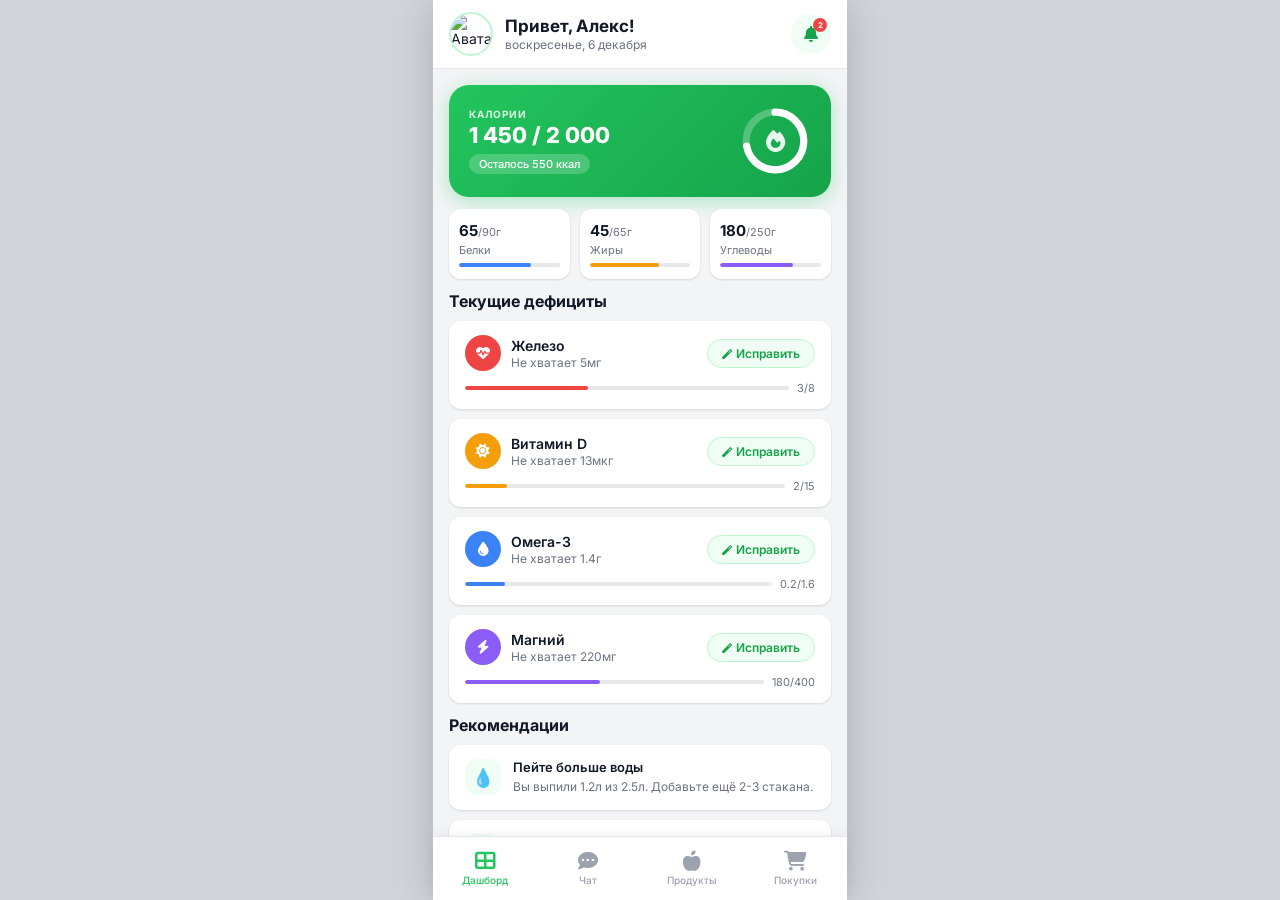
==== index.html @ a20765bf "refactor: rewrite to pure HTML/CSS/JS - Replace React+TypeScript+Tailwind with vanilla HTML5/CSS3/Ja" ====
<!DOCTYPE html>
<html lang="ru">
<head>
  <meta charset="UTF-8">
  <meta name="viewport" content="width=device-width, initial-scale=1.0, maximum-scale=1.0">
  <meta name="description" content="Персонализированный трекер здоровья и питания">
  <meta property="og:title" content="Health Tracker">
  <meta property="og:description" content="Трекер питания, активности и сна">
  <title>Health Tracker – Трекер здоровья и питания</title>
  <link rel="stylesheet" href="style.css">
  <link rel="stylesheet" href="https://cdnjs.cloudflare.com/ajax/libs/font-awesome/6.5.1/css/all.min.css" crossorigin="anonymous">
  <link href="https://fonts.googleapis.com/css2?family=Inter:wght@400;500;600;700;800&display=swap" rel="stylesheet">
</head>
<body>
  <div class="app-shell">

    <!-- SCREEN: DASHBOARD -->
    <div class="screen screen--dashboard active" id="screen-dashboard">
      <header class="screen__header">
        <div class="header__user">
          <img src="https://api.dicebear.com/7.x/avataaars/svg?seed=AlexHealth&backgroundColor=b6e3f4"
               alt="Аватар" class="header__avatar">
          <div>
            <h2 class="header__greeting">Привет, Алекс!</h2>
            <p class="header__date" id="current-date"></p>
          </div>
        </div>
        <button class="header__bell" aria-label="Уведомления" onclick="showToast('2 новых рекомендации')">
          <i class="fas fa-bell"></i>
          <span class="header__bell-badge">2</span>
        </button>
      </header>

      <div class="screen__body" id="dashboard-body">
        <div class="calories-card">
          <div class="calories-card__info">
            <p class="calories-card__label">КАЛОРИИ</p>
            <p class="calories-card__value"><strong>1 450</strong> / 2 000</p>
            <span class="calories-card__remaining">Осталось 550 ккал</span>
          </div>
          <div class="calories-card__ring">
            <svg viewBox="0 0 80 80" class="ring-svg">
              <circle cx="40" cy="40" r="32" fill="none" stroke="rgba(255,255,255,0.25)" stroke-width="8"/>
              <circle cx="40" cy="40" r="32" fill="none" stroke="white" stroke-width="8"
                      stroke-dasharray="201.1" stroke-dashoffset="56.3"
                      stroke-linecap="round" transform="rotate(-90 40 40)"/>
            </svg>
            <i class="fas fa-fire calories-card__ring-icon"></i>
          </div>
        </div>

        <div class="macros-row">
          <div class="macro-item">
            <p class="macro-item__value">65<span class="macro-item__target">/90г</span></p>
            <p class="macro-item__label">Белки</p>
            <div class="progress-bar"><div class="progress-bar__fill" style="width:72%;background:#3b82f6"></div></div>
          </div>
          <div class="macro-item">
            <p class="macro-item__value">45<span class="macro-item__target">/65г</span></p>
            <p class="macro-item__label">Жиры</p>
            <div class="progress-bar"><div class="progress-bar__fill" style="width:69%;background:#f59e0b"></div></div>
          </div>
          <div class="macro-item">
            <p class="macro-item__value">180<span class="macro-item__target">/250г</span></p>
            <p class="macro-item__label">Углеводы</p>
            <div class="progress-bar"><div class="progress-bar__fill" style="width:72%;background:#8b5cf6"></div></div>
          </div>
        </div>

        <section class="section">
          <h3 class="section__title">Текущие дефициты</h3>
          <div class="deficit-list" id="deficit-list"></div>
        </section>

        <section class="section">
          <h3 class="section__title">Рекомендации</h3>
          <div class="recommendation-list" id="recommendation-list"></div>
        </section>

        <section class="section">
          <h3 class="section__title">Приёмы пищи сегодня</h3>
          <div class="meals-list" id="meals-list"></div>
        </section>

        <div class="screen__spacer"></div>
      </div>
    </div>

    <!-- SCREEN: CHAT -->
    <div class="screen screen--chat" id="screen-chat">
      <header class="screen__header screen__header--simple">
        <h2 class="screen__header-title">Чат с ассистентом</h2>
        <button class="header__icon-btn" aria-label="Очистить чат" onclick="clearChat()">
          <i class="fas fa-trash-alt"></i>
        </button>
      </header>

      <div class="chat__messages" id="chat-messages"></div>

      <div class="chat__quick-actions">
        <button class="chip" onclick="sendQuickMessage('Записать завтрак')">🍳 Завтрак</button>
        <button class="chip" onclick="sendQuickMessage('Записать обед')">🥗 Обед</button>
        <button class="chip" onclick="sendQuickMessage('Записать ужин')">🍽️ Ужин</button>
        <button class="chip" onclick="sendQuickMessage('Выпил воды')">💧 Вода</button>
        <button class="chip" onclick="sendQuickMessage('Лег спать')">🌙 Сон</button>
        <button class="chip" onclick="sendQuickMessage('Сделал зарядку')">🏃 Активность</button>
      </div>

      <div class="chat__input-area">
        <input type="text" class="chat__input" id="chat-input"
               placeholder="Напишите, что вы съели..."
               onkeydown="if(event.key==='Enter') sendChatMessage()">
        <button class="chat__send-btn" onclick="sendChatMessage()">
          <i class="fas fa-paper-plane"></i>
        </button>
      </div>
    </div>

    <!-- SCREEN: PRODUCTS & RECIPES -->
    <div class="screen screen--products" id="screen-products">
      <header class="screen__header screen__header--with-back">
        <button class="header__back-btn" onclick="navigateTo('dashboard')">
          <i class="fas fa-arrow-left"></i>
        </button>
        <div class="header__center">
          <h2 class="screen__header-title" id="products-title">Продукты</h2>
          <p class="screen__header-subtitle" id="products-subtitle">Выберите дефицит на дашборде</p>
        </div>
        <button class="header__icon-btn" id="add-all-btn" onclick="addAllToCart()" style="display:none">
          <i class="fas fa-cart-plus"></i>
        </button>
      </header>

      <div class="tabs" id="products-tabs">
        <button class="tab tab--active" id="tab-products" onclick="switchTab('products')">Продукты</button>
        <button class="tab" id="tab-recipes" onclick="switchTab('recipes')">Рецепты</button>
      </div>

      <div class="screen__body" id="products-content"></div>
    </div>

    <!-- SCREEN: SHOPPING LIST -->
    <div class="screen screen--shopping" id="screen-shopping">
      <header class="screen__header screen__header--simple">
        <h2 class="screen__header-title">Список покупок</h2>
        <div class="header__actions">
          <button class="header__icon-btn" onclick="shareShoppingList()">
            <i class="fas fa-share-alt"></i>
          </button>
          <button class="header__icon-btn header__icon-btn--danger" onclick="clearShoppingList()">
            <i class="fas fa-trash"></i>
          </button>
        </div>
      </header>

      <div class="shopping-total-bar">
        <span class="shopping-total-bar__label"><i class="fas fa-receipt"></i> Итого:</span>
        <span class="shopping-total-bar__value" id="shopping-total">₽ 0</span>
      </div>

      <div class="screen__body" id="shopping-list-content"></div>
    </div>

    <!-- BOTTOM NAVIGATION -->
    <nav class="bottom-nav">
      <button class="bottom-nav__item bottom-nav__item--active" onclick="navigateTo('dashboard')" id="nav-dashboard">
        <i class="fas fa-th-large"></i>
        <span>Дашборд</span>
      </button>
      <button class="bottom-nav__item" onclick="navigateTo('chat')" id="nav-chat">
        <i class="fas fa-comment-dots"></i>
        <span>Чат</span>
      </button>
      <button class="bottom-nav__item" onclick="navigateTo('products')" id="nav-products">
        <i class="fas fa-apple-alt"></i>
        <span>Продукты</span>
      </button>
      <button class="bottom-nav__item" onclick="navigateTo('shopping')" id="nav-shopping">
        <div class="bottom-nav__icon-wrap">
          <i class="fas fa-shopping-cart"></i>
          <span class="bottom-nav__badge" id="cart-badge" style="display:none">0</span>
        </div>
        <span>Покупки</span>
      </button>
    </nav>

    <!-- Toast -->
    <div class="toast" id="toast"></div>
  </div>

  <script src="script.js"></script>
</body>
</html>
---- style.css ----
/* =====================================================
   HEALTH TRACKER — style.css
   Mobile-first, vanilla CSS
   ===================================================== */

/* ---- Reset & Base ---- */
*, *::before, *::after { box-sizing: border-box; margin: 0; padding: 0; }

:root {
  --clr-primary:        #22c55e;
  --clr-primary-dark:   #16a34a;
  --clr-primary-light:  #bbf7d0;
  --clr-primary-bg:     #f0fdf4;

  --clr-bg:             #f3f4f6;
  --clr-surface:        #ffffff;
  --clr-border:         #e5e7eb;

  --clr-text:           #111827;
  --clr-text-muted:     #6b7280;
  --clr-text-light:     #9ca3af;

  --clr-red:            #ef4444;
  --clr-yellow:         #f59e0b;
  --clr-blue:           #3b82f6;
  --clr-purple:         #8b5cf6;
  --clr-orange:         #f97316;

  --clr-nav:            #ffffff;
  --clr-nav-active:     var(--clr-primary);

  --radius-sm:   8px;
  --radius-md:   12px;
  --radius-lg:   16px;
  --radius-xl:   20px;
  --radius-full: 9999px;

  --shadow-sm:  0 1px 3px rgba(0,0,0,.08), 0 1px 2px rgba(0,0,0,.05);
  --shadow-md:  0 4px 12px rgba(0,0,0,.10);
  --shadow-lg:  0 8px 24px rgba(0,0,0,.12);

  --font:  'Inter', system-ui, sans-serif;

  --nav-h:    64px;
  --header-h: 64px;
}

html, body { height: 100%; }

body {
  font-family: var(--font);
  font-size: 14px;
  background: #e5e7eb;
  color: var(--clr-text);
  -webkit-font-smoothing: antialiased;
  display: flex;
  justify-content: center;
  align-items: flex-start;
  min-height: 100vh;
}

img { display: block; max-width: 100%; }
button { font-family: var(--font); cursor: pointer; border: none; background: none; }
input, textarea { font-family: var(--font); }
a { color: inherit; text-decoration: none; }

/* =====================================================
   APP SHELL
   ===================================================== */
.app-shell {
  position: relative;
  width: 100%;
  max-width: 414px;
  min-height: 100svh;
  background: var(--clr-bg);
  overflow: hidden;
  display: flex;
  flex-direction: column;
}

/* =====================================================
   SCREENS
   ===================================================== */
.screen {
  position: absolute;
  inset: 0;
  display: flex;
  flex-direction: column;
  opacity: 0;
  pointer-events: none;
  transition: opacity .2s ease;
  padding-bottom: var(--nav-h);
}
.screen.active {
  opacity: 1;
  pointer-events: all;
  position: relative;
}

.screen__body {
  flex: 1;
  overflow-y: auto;
  -webkit-overflow-scrolling: touch;
  padding: 16px;
  display: flex;
  flex-direction: column;
  gap: 12px;
}
.screen__spacer { height: 16px; flex-shrink: 0; }

/* =====================================================
   HEADER
   ===================================================== */
.screen__header {
  display: flex;
  align-items: center;
  justify-content: space-between;
  padding: 12px 16px;
  background: var(--clr-surface);
  border-bottom: 1px solid var(--clr-border);
  min-height: var(--header-h);
  flex-shrink: 0;
  z-index: 10;
}

.screen__header--simple { gap: 0; }

.screen__header--with-back { gap: 8px; }
.screen__header--with-back .header__center { flex: 1; min-width: 0; }

.header__user { display: flex; align-items: center; gap: 12px; }
.header__avatar {
  width: 44px; height: 44px;
  border-radius: var(--radius-full);
  border: 2px solid var(--clr-primary-light);
  flex-shrink: 0;
}
.header__greeting { font-size: 17px; font-weight: 700; color: var(--clr-text); }
.header__date { font-size: 12px; color: var(--clr-text-muted); margin-top: 1px; }

.header__bell {
  position: relative;
  width: 40px; height: 40px;
  border-radius: var(--radius-full);
  background: var(--clr-primary-bg);
  display: flex; align-items: center; justify-content: center;
  color: var(--clr-primary-dark);
  font-size: 16px;
  transition: background .15s;
}
.header__bell:hover { background: var(--clr-primary-light); }
.header__bell-badge {
  position: absolute; top: 4px; right: 4px;
  width: 14px; height: 14px; border-radius: var(--radius-full);
  background: var(--clr-red); color: white;
  font-size: 8px; font-weight: 700;
  display: flex; align-items: center; justify-content: center;
}

.screen__header-title {
  font-size: 16px; font-weight: 700; color: var(--clr-text);
  white-space: nowrap; overflow: hidden; text-overflow: ellipsis;
}
.screen__header-subtitle {
  font-size: 11px; color: var(--clr-text-muted); margin-top: 2px;
  white-space: nowrap; overflow: hidden; text-overflow: ellipsis;
}

.header__back-btn {
  width: 36px; height: 36px;
  border-radius: var(--radius-full);
  display: flex; align-items: center; justify-content: center;
  color: var(--clr-text-muted); font-size: 16px;
  transition: background .15s;
  flex-shrink: 0;
}
.header__back-btn:hover { background: var(--clr-bg); }

.header__icon-btn {
  width: 36px; height: 36px;
  border-radius: var(--radius-full);
  display: flex; align-items: center; justify-content: center;
  color: var(--clr-primary);
  font-size: 15px;
  transition: background .15s;
  flex-shrink: 0;
}
.header__icon-btn:hover { background: var(--clr-primary-bg); }
.header__icon-btn--danger { color: var(--clr-red); }
.header__icon-btn--danger:hover { background: #fef2f2; }

.header__actions { display: flex; gap: 4px; }

/* =====================================================
   CALORIES CARD
   ===================================================== */
.calories-card {
  background: linear-gradient(135deg, var(--clr-primary) 0%, var(--clr-primary-dark) 100%);
  border-radius: var(--radius-xl);
  padding: 20px;
  display: flex;
  align-items: center;
  justify-content: space-between;
  color: white;
  box-shadow: 0 4px 20px rgba(34,197,94,.35);
  flex-shrink: 0;
}
.calories-card__label {
  font-size: 10px; font-weight: 700; letter-spacing: .08em;
  opacity: .85; margin-bottom: 4px;
}
.calories-card__value { font-size: 22px; font-weight: 800; line-height: 1; }
.calories-card__value strong { font-weight: 800; }
.calories-card__remaining {
  display: inline-block; margin-top: 8px;
  background: rgba(255,255,255,.2);
  border-radius: var(--radius-full);
  padding: 3px 10px; font-size: 11px; font-weight: 500;
}

.calories-card__ring {
  position: relative;
  width: 72px; height: 72px;
  flex-shrink: 0;
  display: flex; align-items: center; justify-content: center;
}
.ring-svg { width: 72px; height: 72px; position: absolute; inset: 0; }
.calories-card__ring-icon {
  font-size: 22px; color: white; opacity: .9; z-index: 1;
}

/* =====================================================
   MACROS ROW
   ===================================================== */
.macros-row {
  display: flex; gap: 10px;
  flex-shrink: 0;
}
.macro-item {
  flex: 1; background: var(--clr-surface);
  border-radius: var(--radius-md);
  padding: 12px 10px;
  box-shadow: var(--shadow-sm);
  min-width: 0;
}
.macro-item__value {
  font-size: 15px; font-weight: 700; color: var(--clr-text);
}
.macro-item__target { font-size: 11px; font-weight: 400; color: var(--clr-text-muted); }
.macro-item__label { font-size: 11px; color: var(--clr-text-muted); margin: 3px 0 6px; }

/* =====================================================
   PROGRESS BAR
   ===================================================== */
.progress-bar {
  height: 4px; border-radius: var(--radius-full);
  background: var(--clr-border); overflow: hidden;
}
.progress-bar__fill {
  height: 100%; border-radius: var(--radius-full);
  background: var(--clr-primary);
  transition: width .4s ease;
}

/* =====================================================
   SECTIONS
   ===================================================== */
.section { display: flex; flex-direction: column; gap: 10px; }
.section__title {
  font-size: 16px; font-weight: 700; color: var(--clr-text);
}

/* =====================================================
   DEFICIT LIST
   ===================================================== */
.deficit-list { display: flex; flex-direction: column; gap: 10px; }

.deficit-item {
  background: var(--clr-surface);
  border-radius: var(--radius-md);
  padding: 14px 16px;
  box-shadow: var(--shadow-sm);
}
.deficit-item__top {
  display: flex; align-items: center; justify-content: space-between;
  margin-bottom: 10px;
}
.deficit-item__left { display: flex; align-items: center; gap: 10px; }
.deficit-item__icon {
  width: 36px; height: 36px;
  border-radius: var(--radius-full);
  display: flex; align-items: center; justify-content: center;
  font-size: 14px; color: white; flex-shrink: 0;
}
.deficit-item__name { font-size: 14px; font-weight: 600; color: var(--clr-text); }
.deficit-item__gap { font-size: 12px; color: var(--clr-text-muted); margin-top: 1px; }

.btn-fix {
  background: var(--clr-primary-bg);
  color: var(--clr-primary-dark);
  border: 1px solid var(--clr-primary-light);
  border-radius: var(--radius-full);
  padding: 6px 14px; font-size: 12px; font-weight: 600;
  transition: background .15s, color .15s;
  white-space: nowrap;
}
.btn-fix:hover { background: var(--clr-primary); color: white; }

.deficit-item__progress-row {
  display: flex; align-items: center; gap: 8px;
}
.deficit-item__bar { flex: 1; }
.deficit-item__nums { font-size: 11px; color: var(--clr-text-muted); white-space: nowrap; }

/* =====================================================
   RECOMMENDATION LIST
   ===================================================== */
.recommendation-list { display: flex; flex-direction: column; gap: 10px; }

.recommendation-item {
  background: var(--clr-surface);
  border-radius: var(--radius-md);
  padding: 14px 16px;
  box-shadow: var(--shadow-sm);
  display: flex; align-items: flex-start; gap: 12px;
}
.recommendation-item__icon {
  width: 36px; height: 36px; border-radius: var(--radius-md);
  background: var(--clr-primary-bg);
  display: flex; align-items: center; justify-content: center;
  font-size: 18px; flex-shrink: 0;
}
.recommendation-item__title { font-size: 13px; font-weight: 600; color: var(--clr-text); }
.recommendation-item__text { font-size: 12px; color: var(--clr-text-muted); margin-top: 3px; line-height: 1.5; }

/* =====================================================
   MEALS LIST
   ===================================================== */
.meals-list { display: flex; flex-direction: column; gap: 8px; }

.meal-item {
  background: var(--clr-surface);
  border-radius: var(--radius-md);
  padding: 12px 16px;
  box-shadow: var(--shadow-sm);
  display: flex; align-items: center; justify-content: space-between;
}
.meal-item__left { display: flex; align-items: center; gap: 10px; }
.meal-item__icon {
  width: 36px; height: 36px; border-radius: var(--radius-md);
  background: var(--clr-primary-bg);
  display: flex; align-items: center; justify-content: center;
  font-size: 17px; flex-shrink: 0;
}
.meal-item__name { font-size: 13px; font-weight: 600; color: var(--clr-text); }
.meal-item__items { font-size: 11px; color: var(--clr-text-muted); margin-top: 1px; }
.meal-item__kcal { font-size: 13px; font-weight: 700; color: var(--clr-primary-dark); }

/* =====================================================
   CHAT
   ===================================================== */
.screen--chat {
  display: flex; flex-direction: column;
}
.screen--chat .screen__body { padding: 0; }

.chat__messages {
  flex: 1;
  overflow-y: auto;
  -webkit-overflow-scrolling: touch;
  padding: 16px;
  display: flex;
  flex-direction: column;
  gap: 12px;
}

.chat-msg {
  display: flex;
  align-items: flex-end;
  gap: 8px;
  animation: fadeInUp .2s ease;
}
.chat-msg--bot { flex-direction: row; }
.chat-msg--user { flex-direction: row-reverse; }

.chat-msg__avatar {
  width: 32px; height: 32px;
  border-radius: var(--radius-full);
  background: var(--clr-primary);
  display: flex; align-items: center; justify-content: center;
  color: white; font-size: 14px; flex-shrink: 0;
}
.chat-msg--user .chat-msg__avatar { background: #e5e7eb; color: var(--clr-text-muted); }

.chat-msg__bubble {
  max-width: 75%;
  padding: 10px 14px;
  border-radius: var(--radius-lg);
  font-size: 13px; line-height: 1.6;
}
.chat-msg--bot .chat-msg__bubble {
  background: var(--clr-surface);
  color: var(--clr-text);
  border-bottom-left-radius: 4px;
  box-shadow: var(--shadow-sm);
}
.chat-msg--user .chat-msg__bubble {
  background: var(--clr-primary);
  color: white;
  border-bottom-right-radius: 4px;
}

.chat-msg__time {
  font-size: 10px; color: var(--clr-text-light);
  margin-top: 4px; display: block;
}

.chat-msg--bot .chat-msg__time { text-align: left; }
.chat-msg--user .chat-msg__time { text-align: right; }

.chat__quick-actions {
  display: flex; gap: 8px;
  padding: 0 12px 10px;
  overflow-x: auto;
  -webkit-overflow-scrolling: touch;
  scrollbar-width: none;
}
.chat__quick-actions::-webkit-scrollbar { display: none; }

.chip {
  display: inline-flex; align-items: center; gap: 4px;
  background: var(--clr-surface);
  border: 1px solid var(--clr-border);
  border-radius: var(--radius-full);
  padding: 6px 12px;
  font-size: 12px; font-weight: 500;
  white-space: nowrap;
  transition: background .15s, border-color .15s;
}
.chip:hover { background: var(--clr-primary-bg); border-color: var(--clr-primary-light); }

.chat__input-area {
  display: flex; gap: 8px;
  padding: 10px 12px;
  background: var(--clr-surface);
  border-top: 1px solid var(--clr-border);
}

.chat__input {
  flex: 1;
  background: var(--clr-bg);
  border: 1px solid var(--clr-border);
  border-radius: var(--radius-full);
  padding: 10px 16px;
  font-size: 13px; color: var(--clr-text);
  outline: none;
  transition: border-color .15s;
}
.chat__input:focus { border-color: var(--clr-primary); }
.chat__input::placeholder { color: var(--clr-text-light); }

.chat__send-btn {
  width: 42px; height: 42px;
  border-radius: var(--radius-full);
  background: var(--clr-primary);
  color: white; font-size: 15px;
  display: flex; align-items: center; justify-content: center;
  flex-shrink: 0;
  transition: background .15s, transform .1s;
}
.chat__send-btn:hover { background: var(--clr-primary-dark); }
.chat__send-btn:active { transform: scale(.95); }

/* Typing indicator */
.typing-indicator {
  display: flex; gap: 4px; align-items: center; padding: 4px 0;
}
.typing-indicator span {
  width: 6px; height: 6px;
  border-radius: var(--radius-full);
  background: var(--clr-text-light);
  animation: typing 1s infinite;
}
.typing-indicator span:nth-child(2) { animation-delay: .15s; }
.typing-indicator span:nth-child(3) { animation-delay: .3s; }

@keyframes typing {
  0%, 60%, 100% { transform: translateY(0); }
  30% { transform: translateY(-4px); }
}

/* =====================================================
   TABS
   ===================================================== */
.tabs {
  display: flex;
  background: var(--clr-surface);
  border-bottom: 1px solid var(--clr-border);
  padding: 0 16px;
  flex-shrink: 0;
}
.tab {
  flex: 1; padding: 12px 8px;
  font-size: 13px; font-weight: 600;
  color: var(--clr-text-muted);
  border-bottom: 2px solid transparent;
  transition: color .15s, border-color .15s;
  text-align: center;
}
.tab--active { color: var(--clr-primary); border-bottom-color: var(--clr-primary); }

/* =====================================================
   PRODUCT CARDS
   ===================================================== */
.product-list { display: flex; flex-direction: column; gap: 10px; }
.products-actions { flex-shrink: 0; }

.btn-add-all {
  width: 100%;
  background: var(--clr-primary);
  color: white; font-weight: 600; font-size: 14px;
  border-radius: var(--radius-md);
  padding: 12px;
  display: flex; align-items: center; justify-content: center; gap: 8px;
  transition: background .15s;
}
.btn-add-all:hover { background: var(--clr-primary-dark); }

.product-card {
  background: var(--clr-surface);
  border-radius: var(--radius-md);
  padding: 12px;
  box-shadow: var(--shadow-sm);
  display: flex; align-items: center; gap: 12px;
}
.product-card__img {
  width: 56px; height: 56px;
  border-radius: var(--radius-sm);
  object-fit: cover; flex-shrink: 0;
  background: var(--clr-bg);
}
.product-card__info { flex: 1; min-width: 0; }
.product-card__name { font-size: 13px; font-weight: 600; color: var(--clr-text); }
.product-card__nutrient { font-size: 11px; color: var(--clr-primary-dark); margin-top: 2px; font-weight: 500; }
.product-card__price { font-size: 12px; color: var(--clr-text-muted); margin-top: 2px; }

.btn-add {
  width: 34px; height: 34px;
  border-radius: var(--radius-full);
  background: var(--clr-primary-bg);
  color: var(--clr-primary-dark);
  font-size: 18px; font-weight: 700;
  display: flex; align-items: center; justify-content: center;
  flex-shrink: 0;
  transition: background .15s, color .15s, transform .1s;
}
.btn-add:hover { background: var(--clr-primary); color: white; }
.btn-add:active { transform: scale(.9); }
.btn-add.added { background: var(--clr-primary); color: white; }

/* =====================================================
   RECIPE CARDS
   ===================================================== */
.recipe-list { display: flex; flex-direction: column; gap: 12px; }

.recipe-card {
  background: var(--clr-surface);
  border-radius: var(--radius-lg);
  box-shadow: var(--shadow-sm);
  overflow: hidden;
}
.recipe-card__img {
  width: 100%; height: 150px;
  object-fit: cover;
  background: var(--clr-bg);
}
.recipe-card__body { padding: 14px; }
.recipe-card__top { display: flex; align-items: flex-start; justify-content: space-between; gap: 8px; margin-bottom: 8px; }
.recipe-card__name { font-size: 14px; font-weight: 700; color: var(--clr-text); }
.recipe-card__meta { display: flex; gap: 12px; }
.recipe-card__badge {
  display: inline-flex; align-items: center; gap: 4px;
  font-size: 11px; color: var(--clr-text-muted);
}

.recipe-card__ingredients { margin: 10px 0; }
.recipe-card__ingredients-title { font-size: 11px; font-weight: 600; color: var(--clr-text-muted); text-transform: uppercase; letter-spacing: .05em; margin-bottom: 6px; }
.recipe-card__ingredient-list { display: flex; flex-wrap: wrap; gap: 5px; }
.recipe-card__ingredient {
  background: var(--clr-bg);
  border-radius: var(--radius-full);
  padding: 3px 10px; font-size: 11px; color: var(--clr-text-muted);
}

.btn-recipe-add {
  width: 100%;
  background: var(--clr-primary-bg);
  color: var(--clr-primary-dark);
  border: 1px solid var(--clr-primary-light);
  border-radius: var(--radius-md);
  padding: 10px; font-size: 13px; font-weight: 600;
  display: flex; align-items: center; justify-content: center; gap: 6px;
  transition: background .15s, color .15s;
}
.btn-recipe-add:hover { background: var(--clr-primary); color: white; }

/* =====================================================
   SHOPPING LIST
   ===================================================== */
.shopping-total-bar {
  display: flex; align-items: center; justify-content: space-between;
  background: var(--clr-surface);
  padding: 12px 16px;
  border-bottom: 1px solid var(--clr-border);
  flex-shrink: 0;
}
.shopping-total-bar__label { font-size: 13px; color: var(--clr-text-muted); display: flex; align-items: center; gap: 6px; }
.shopping-total-bar__value { font-size: 18px; font-weight: 800; color: var(--clr-primary-dark); }

.shopping-group { display: flex; flex-direction: column; gap: 0; }
.shopping-group__header {
  display: flex; align-items: center; gap: 8px;
  padding: 10px 0 6px;
}
.shopping-group__icon { font-size: 16px; }
.shopping-group__name { font-size: 12px; font-weight: 700; color: var(--clr-text-muted); text-transform: uppercase; letter-spacing: .06em; }
.shopping-group__count { font-size: 11px; color: var(--clr-text-light); }

.shopping-items { display: flex; flex-direction: column; gap: 8px; margin-bottom: 8px; }

.shopping-item {
  background: var(--clr-surface);
  border-radius: var(--radius-md);
  padding: 12px 14px;
  box-shadow: var(--shadow-sm);
  display: flex; align-items: center; gap: 10px;
}
.shopping-item.checked { opacity: .55; }

.shopping-item__check {
  width: 22px; height: 22px;
  border-radius: 6px;
  border: 2px solid var(--clr-border);
  display: flex; align-items: center; justify-content: center;
  flex-shrink: 0; cursor: pointer;
  transition: background .15s, border-color .15s;
  color: white; font-size: 11px;
}
.shopping-item.checked .shopping-item__check {
  background: var(--clr-primary); border-color: var(--clr-primary);
}

.shopping-item__info { flex: 1; min-width: 0; }
.shopping-item__name { font-size: 13px; font-weight: 600; color: var(--clr-text); }
.shopping-item.checked .shopping-item__name { text-decoration: line-through; }
.shopping-item__weight { font-size: 11px; color: var(--clr-text-muted); margin-top: 1px; }

.shopping-item__price { font-size: 13px; font-weight: 700; color: var(--clr-text); }

.shopping-item__delete {
  width: 28px; height: 28px; border-radius: var(--radius-full);
  display: flex; align-items: center; justify-content: center;
  color: var(--clr-text-light); font-size: 12px;
  transition: background .15s, color .15s;
}
.shopping-item__delete:hover { background: #fef2f2; color: var(--clr-red); }

.shopping-empty {
  display: flex; flex-direction: column; align-items: center; justify-content: center;
  gap: 12px; padding: 60px 24px;
  text-align: center;
}
.shopping-empty__icon { font-size: 56px; opacity: .3; }
.shopping-empty__title { font-size: 16px; font-weight: 700; color: var(--clr-text); }
.shopping-empty__text { font-size: 13px; color: var(--clr-text-muted); line-height: 1.5; }

/* =====================================================
   BOTTOM NAVIGATION
   ===================================================== */
.bottom-nav {
  position: fixed;
  bottom: 0;
  left: 50%;
  transform: translateX(-50%);
  width: 100%;
  max-width: 414px;
  height: var(--nav-h);
  background: var(--clr-nav);
  border-top: 1px solid var(--clr-border);
  display: flex; align-items: stretch;
  z-index: 100;
  box-shadow: 0 -2px 12px rgba(0,0,0,.06);
}

.bottom-nav__item {
  flex: 1;
  display: flex; flex-direction: column; align-items: center; justify-content: center;
  gap: 3px;
  color: var(--clr-text-light);
  font-size: 10px; font-weight: 500;
  transition: color .15s;
  position: relative;
}
.bottom-nav__item i { font-size: 20px; }
.bottom-nav__item span { font-size: 10px; }

.bottom-nav__item--active { color: var(--clr-primary); }

.bottom-nav__icon-wrap { position: relative; display: inline-flex; }
.bottom-nav__badge {
  position: absolute; top: -6px; right: -8px;
  min-width: 16px; height: 16px;
  background: var(--clr-red); color: white;
  border-radius: var(--radius-full);
  font-size: 9px; font-weight: 700;
  display: flex; align-items: center; justify-content: center;
  padding: 0 3px;
}

/* =====================================================
   TOAST
   ===================================================== */
.toast {
  position: fixed;
  bottom: calc(var(--nav-h) + 12px);
  left: 50%; transform: translateX(-50%) translateY(20px);
  background: #1f2937; color: white;
  border-radius: var(--radius-md);
  padding: 10px 18px;
  font-size: 13px; font-weight: 500;
  box-shadow: var(--shadow-lg);
  opacity: 0; pointer-events: none;
  transition: opacity .25s, transform .25s;
  z-index: 200; white-space: nowrap;
  max-width: calc(100% - 32px);
  text-align: center;
}
.toast.show { opacity: 1; transform: translateX(-50%) translateY(0); }

/* =====================================================
   EMPTY STATES
   ===================================================== */
.products-empty {
  display: flex; flex-direction: column; align-items: center; justify-content: center;
  padding: 60px 24px; gap: 12px; text-align: center;
}
.products-empty__icon { font-size: 52px; opacity: .3; }
.products-empty__title { font-size: 15px; font-weight: 700; color: var(--clr-text); }
.products-empty__text { font-size: 13px; color: var(--clr-text-muted); line-height: 1.5; }

/* =====================================================
   ANIMATIONS
   ===================================================== */
@keyframes fadeInUp {
  from { opacity: 0; transform: translateY(8px); }
  to   { opacity: 1; transform: translateY(0); }
}

/* =====================================================
   RESPONSIVE
   ===================================================== */
@media (min-width: 414px) {
  body { background: #d1d5db; align-items: center; min-height: 100vh; }
  .app-shell {
    min-height: 100svh;
    max-height: 100svh;
    box-shadow: 0 0 40px rgba(0,0,0,.18);
    border-radius: 0;
  }
  .bottom-nav { border-radius: 0; }
}

@media (prefers-color-scheme: dark) {
  /* Intentionally light-only for prototype */
}

/* Scrollbar hiding for mobile-like feel */
.screen__body::-webkit-scrollbar,
.chat__messages::-webkit-scrollbar { width: 3px; }
.screen__body::-webkit-scrollbar-thumb,
.chat__messages::-webkit-scrollbar-thumb { background: var(--clr-border); border-radius: 2px; }
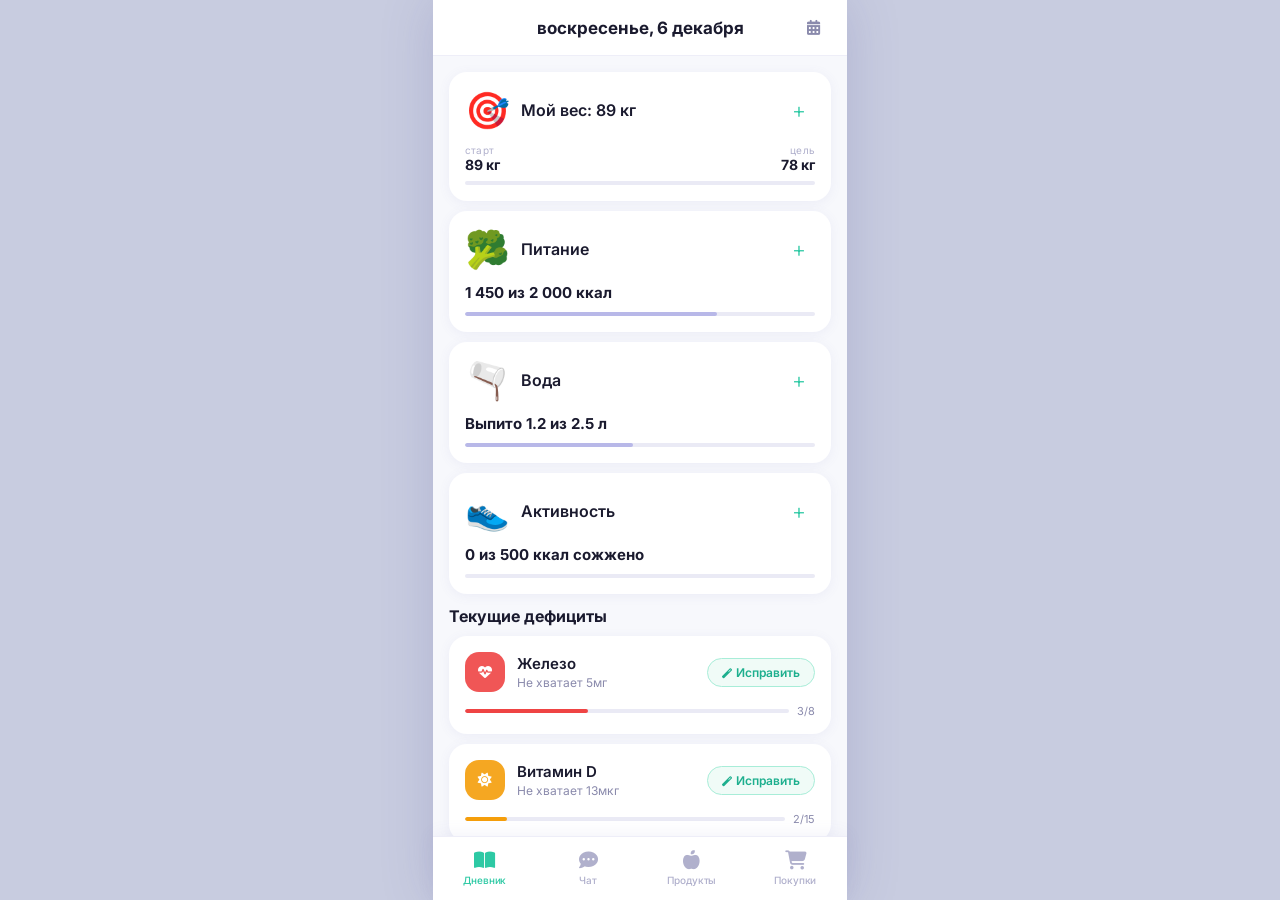
==== commit 70b28d96: "style: redesign UI to match reference app - Teal/mint color scheme (#2DC9A4) - Clean white track car" ====
--- a/index.html
+++ b/index.html
@@ -4,8 +4,6 @@
   <meta charset="UTF-8">
   <meta name="viewport" content="width=device-width, initial-scale=1.0, maximum-scale=1.0">
   <meta name="description" content="Персонализированный трекер здоровья и питания">
-  <meta property="og:title" content="Health Tracker">
-  <meta property="og:description" content="Трекер питания, активности и сна">
   <title>Health Tracker – Трекер здоровья и питания</title>
   <link rel="stylesheet" href="style.css">
   <link rel="stylesheet" href="https://cdnjs.cloudflare.com/ajax/libs/font-awesome/6.5.1/css/all.min.css" crossorigin="anonymous">
@@ -16,67 +14,97 @@
 
     <!-- SCREEN: DASHBOARD -->
     <div class="screen screen--dashboard active" id="screen-dashboard">
-      <header class="screen__header">
-        <div class="header__user">
-          <img src="https://api.dicebear.com/7.x/avataaars/svg?seed=AlexHealth&backgroundColor=b6e3f4"
-               alt="Аватар" class="header__avatar">
-          <div>
-            <h2 class="header__greeting">Привет, Алекс!</h2>
-            <p class="header__date" id="current-date"></p>
-          </div>
-        </div>
-        <button class="header__bell" aria-label="Уведомления" onclick="showToast('2 новых рекомендации')">
-          <i class="fas fa-bell"></i>
-          <span class="header__bell-badge">2</span>
+
+      <!-- Header: centered "Сегодня", calendar right -->
+      <header class="screen__header" style="position:relative;">
+        <div class="header__spacer"></div>
+        <span class="header__title-center" id="current-date">Сегодня</span>
+        <button class="header__icon-btn" aria-label="Календарь" onclick="showToast('Календарь')">
+          <i class="fas fa-calendar-alt"></i>
         </button>
       </header>
 
       <div class="screen__body" id="dashboard-body">
-        <div class="calories-card">
-          <div class="calories-card__info">
-            <p class="calories-card__label">КАЛОРИИ</p>
-            <p class="calories-card__value"><strong>1 450</strong> / 2 000</p>
-            <span class="calories-card__remaining">Осталось 550 ккал</span>
-          </div>
-          <div class="calories-card__ring">
-            <svg viewBox="0 0 80 80" class="ring-svg">
-              <circle cx="40" cy="40" r="32" fill="none" stroke="rgba(255,255,255,0.25)" stroke-width="8"/>
-              <circle cx="40" cy="40" r="32" fill="none" stroke="white" stroke-width="8"
-                      stroke-dasharray="201.1" stroke-dashoffset="56.3"
-                      stroke-linecap="round" transform="rotate(-90 40 40)"/>
-            </svg>
-            <i class="fas fa-fire calories-card__ring-icon"></i>
-          </div>
-        </div>
-
-        <div class="macros-row">
-          <div class="macro-item">
-            <p class="macro-item__value">65<span class="macro-item__target">/90г</span></p>
-            <p class="macro-item__label">Белки</p>
-            <div class="progress-bar"><div class="progress-bar__fill" style="width:72%;background:#3b82f6"></div></div>
-          </div>
-          <div class="macro-item">
-            <p class="macro-item__value">45<span class="macro-item__target">/65г</span></p>
-            <p class="macro-item__label">Жиры</p>
-            <div class="progress-bar"><div class="progress-bar__fill" style="width:69%;background:#f59e0b"></div></div>
-          </div>
-          <div class="macro-item">
-            <p class="macro-item__value">180<span class="macro-item__target">/250г</span></p>
-            <p class="macro-item__label">Углеводы</p>
-            <div class="progress-bar"><div class="progress-bar__fill" style="width:72%;background:#8b5cf6"></div></div>
-          </div>
-        </div>
-
+
+        <!-- Summary track cards (Weight / Nutrition / Water / Activity) -->
+        <div class="track-cards">
+
+          <!-- Weight -->
+          <div class="track-card">
+            <div class="track-card__header">
+              <div class="track-card__icon">🎯</div>
+              <span class="track-card__label">Мой вес: 89 кг</span>
+              <button class="track-card__plus" onclick="showToast('Добавить вес')">+</button>
+            </div>
+            <div class="track-card__meta-row">
+              <div>
+                <div class="track-card__meta-label">старт</div>
+                <div class="track-card__meta-value">89 кг</div>
+              </div>
+              <div style="text-align:right">
+                <div class="track-card__meta-label">цель</div>
+                <div class="track-card__meta-value">78 кг</div>
+              </div>
+            </div>
+            <div class="track-card__bar">
+              <div class="track-card__bar-fill" style="width:0%"></div>
+            </div>
+          </div>
+
+          <!-- Nutrition -->
+          <div class="track-card">
+            <div class="track-card__header">
+              <div class="track-card__icon">🥦</div>
+              <span class="track-card__label">Питание</span>
+              <button class="track-card__plus" onclick="navigateTo('chat')">+</button>
+            </div>
+            <div class="track-card__stat">1 450 из 2 000 ккал</div>
+            <div class="track-card__bar">
+              <div class="track-card__bar-fill" style="width:72%"></div>
+            </div>
+          </div>
+
+          <!-- Water -->
+          <div class="track-card">
+            <div class="track-card__header">
+              <div class="track-card__icon">🫗</div>
+              <span class="track-card__label">Вода</span>
+              <button class="track-card__plus" onclick="sendQuickMessage('Выпил воды')">+</button>
+            </div>
+            <div class="track-card__stat">Выпито 1.2 из 2.5 л</div>
+            <div class="track-card__bar">
+              <div class="track-card__bar-fill" style="width:48%"></div>
+            </div>
+          </div>
+
+          <!-- Activity -->
+          <div class="track-card">
+            <div class="track-card__header">
+              <div class="track-card__icon">👟</div>
+              <span class="track-card__label">Активность</span>
+              <button class="track-card__plus" onclick="sendQuickMessage('Сделал зарядку')">+</button>
+            </div>
+            <div class="track-card__stat">0 из 500 ккал сожжено</div>
+            <div class="track-card__bar">
+              <div class="track-card__bar-fill" style="width:0%"></div>
+            </div>
+          </div>
+
+        </div>
+
+        <!-- Deficits section -->
         <section class="section">
           <h3 class="section__title">Текущие дефициты</h3>
           <div class="deficit-list" id="deficit-list"></div>
         </section>
 
+        <!-- Recommendations -->
         <section class="section">
           <h3 class="section__title">Рекомендации</h3>
           <div class="recommendation-list" id="recommendation-list"></div>
         </section>
 
+        <!-- Today's meals -->
         <section class="section">
           <h3 class="section__title">Приёмы пищи сегодня</h3>
           <div class="meals-list" id="meals-list"></div>
@@ -88,8 +116,13 @@
 
     <!-- SCREEN: CHAT -->
     <div class="screen screen--chat" id="screen-chat">
-      <header class="screen__header screen__header--simple">
-        <h2 class="screen__header-title">Чат с ассистентом</h2>
+
+      <!-- Header: X left, "Чат" centered -->
+      <header class="screen__header" style="position:relative;">
+        <button class="header__back-btn" aria-label="Закрыть чат" onclick="showToast('Чат')">
+          <i class="fas fa-times"></i>
+        </button>
+        <span class="header__title-center">Чат</span>
         <button class="header__icon-btn" aria-label="Очистить чат" onclick="clearChat()">
           <i class="fas fa-trash-alt"></i>
         </button>
@@ -106,12 +139,14 @@
         <button class="chip" onclick="sendQuickMessage('Сделал зарядку')">🏃 Активность</button>
       </div>
 
+      <div class="chat__disclaimer">ИИ-ассистент не ставит диагноз и не заменяет врача</div>
+
       <div class="chat__input-area">
         <input type="text" class="chat__input" id="chat-input"
-               placeholder="Напишите, что вы съели..."
+               placeholder="Задать другой вопрос..."
                onkeydown="if(event.key==='Enter') sendChatMessage()">
-        <button class="chat__send-btn" onclick="sendChatMessage()">
-          <i class="fas fa-paper-plane"></i>
+        <button class="chat__send-btn" onclick="sendChatMessage()" aria-label="Отправить">
+          <i class="fas fa-microphone"></i>
         </button>
       </div>
     </div>
@@ -126,7 +161,7 @@
           <h2 class="screen__header-title" id="products-title">Продукты</h2>
           <p class="screen__header-subtitle" id="products-subtitle">Выберите дефицит на дашборде</p>
         </div>
-        <button class="header__icon-btn" id="add-all-btn" onclick="addAllToCart()" style="display:none">
+        <button class="header__icon-btn header__icon-btn--teal" id="add-all-btn" onclick="addAllToCart()" style="display:none">
           <i class="fas fa-cart-plus"></i>
         </button>
       </header>
@@ -141,8 +176,9 @@
 
     <!-- SCREEN: SHOPPING LIST -->
     <div class="screen screen--shopping" id="screen-shopping">
-      <header class="screen__header screen__header--simple">
-        <h2 class="screen__header-title">Список покупок</h2>
+      <header class="screen__header" style="position:relative;">
+        <div class="header__spacer"></div>
+        <span class="header__title-center">Список покупок</span>
         <div class="header__actions">
           <button class="header__icon-btn" onclick="shareShoppingList()">
             <i class="fas fa-share-alt"></i>
@@ -164,8 +200,8 @@
     <!-- BOTTOM NAVIGATION -->
     <nav class="bottom-nav">
       <button class="bottom-nav__item bottom-nav__item--active" onclick="navigateTo('dashboard')" id="nav-dashboard">
-        <i class="fas fa-th-large"></i>
-        <span>Дашборд</span>
+        <i class="fas fa-book-open"></i>
+        <span>Дневник</span>
       </button>
       <button class="bottom-nav__item" onclick="navigateTo('chat')" id="nav-chat">
         <i class="fas fa-comment-dots"></i>
--- a/style.css
+++ b/style.css
@@ -1,5 +1,6 @@
 /* =====================================================
    HEALTH TRACKER — style.css
+   Design: Teal/Mint, clean white cards, lavender accents
    Mobile-first, vanilla CSS
    ===================================================== */
 
@@ -7,42 +8,51 @@
 *, *::before, *::after { box-sizing: border-box; margin: 0; padding: 0; }
 
 :root {
-  --clr-primary:        #22c55e;
-  --clr-primary-dark:   #16a34a;
-  --clr-primary-light:  #bbf7d0;
-  --clr-primary-bg:     #f0fdf4;
-
-  --clr-bg:             #f3f4f6;
-  --clr-surface:        #ffffff;
-  --clr-border:         #e5e7eb;
-
-  --clr-text:           #111827;
-  --clr-text-muted:     #6b7280;
-  --clr-text-light:     #9ca3af;
-
-  --clr-red:            #ef4444;
-  --clr-yellow:         #f59e0b;
-  --clr-blue:           #3b82f6;
-  --clr-purple:         #8b5cf6;
-  --clr-orange:         #f97316;
-
-  --clr-nav:            #ffffff;
+  --clr-primary:        #2DC9A4;
+  --clr-primary-dark:   #1DAF8E;
+  --clr-primary-light:  #A8EDD8;
+  --clr-primary-bg:     #F0FBF7;
+  --clr-primary-text:   #1DAF8E;
+
+  --clr-bg:             #F7F8FC;
+  --clr-surface:        #FFFFFF;
+  --clr-border:         #EEEEF8;
+
+  --clr-text:           #1A1A2E;
+  --clr-text-muted:     #8A8AAC;
+  --clr-text-light:     #B0B0CC;
+
+  --clr-red:            #FF6B6B;
+  --clr-yellow:         #FFC947;
+  --clr-blue:           #5B8DEF;
+  --clr-purple:         #9B8FDB;
+  --clr-orange:         #FF9A3C;
+
+  --clr-progress-track: #EAEAF5;
+  --clr-progress-fill:  #B8B8E8;
+
+  --clr-nav:            #FFFFFF;
   --clr-nav-active:     var(--clr-primary);
 
+  --clr-info-bg:        #FEFAE5;
+  --clr-info-border:    #F5E98A;
+  --clr-info-text:      #6B5A00;
+
   --radius-sm:   8px;
-  --radius-md:   12px;
-  --radius-lg:   16px;
-  --radius-xl:   20px;
+  --radius-md:   14px;
+  --radius-lg:   18px;
+  --radius-xl:   22px;
   --radius-full: 9999px;
 
-  --shadow-sm:  0 1px 3px rgba(0,0,0,.08), 0 1px 2px rgba(0,0,0,.05);
-  --shadow-md:  0 4px 12px rgba(0,0,0,.10);
-  --shadow-lg:  0 8px 24px rgba(0,0,0,.12);
-
-  --font:  'Inter', system-ui, sans-serif;
+  --shadow-card: 0 2px 12px rgba(100, 100, 180, .08);
+  --shadow-sm:   0 1px 4px rgba(100, 100, 180, .06);
+  --shadow-md:   0 4px 16px rgba(100, 100, 180, .12);
+  --shadow-lg:   0 8px 28px rgba(100, 100, 180, .15);
+
+  --font: 'Inter', system-ui, sans-serif;
 
   --nav-h:    64px;
-  --header-h: 64px;
+  --header-h: 56px;
 }
 
 html, body { height: 100%; }
@@ -50,7 +60,7 @@
 body {
   font-family: var(--font);
   font-size: 14px;
-  background: #e5e7eb;
+  background: #dde0ec;
   color: var(--clr-text);
   -webkit-font-smoothing: antialiased;
   display: flex;
@@ -88,7 +98,7 @@
   flex-direction: column;
   opacity: 0;
   pointer-events: none;
-  transition: opacity .2s ease;
+  transition: opacity .18s ease;
   padding-bottom: var(--nav-h);
 }
 .screen.active {
@@ -115,7 +125,7 @@
   display: flex;
   align-items: center;
   justify-content: space-between;
-  padding: 12px 16px;
+  padding: 0 16px;
   background: var(--clr-surface);
   border-bottom: 1px solid var(--clr-border);
   min-height: var(--header-h);
@@ -123,32 +133,41 @@
   z-index: 10;
 }
 
-.screen__header--simple { gap: 0; }
-
+.screen__header--simple  { gap: 0; }
 .screen__header--with-back { gap: 8px; }
 .screen__header--with-back .header__center { flex: 1; min-width: 0; }
 
-.header__user { display: flex; align-items: center; gap: 12px; }
+/* Centered title layout */
+.header__title-center {
+  position: absolute;
+  left: 50%;
+  transform: translateX(-50%);
+  font-size: 17px;
+  font-weight: 700;
+  color: var(--clr-text);
+  white-space: nowrap;
+}
+
+.header__user { display: flex; align-items: center; gap: 10px; }
 .header__avatar {
-  width: 44px; height: 44px;
+  width: 36px; height: 36px;
   border-radius: var(--radius-full);
   border: 2px solid var(--clr-primary-light);
   flex-shrink: 0;
 }
-.header__greeting { font-size: 17px; font-weight: 700; color: var(--clr-text); }
-.header__date { font-size: 12px; color: var(--clr-text-muted); margin-top: 1px; }
+.header__greeting { font-size: 15px; font-weight: 700; color: var(--clr-text); }
+.header__date { font-size: 11px; color: var(--clr-text-muted); margin-top: 1px; }
 
 .header__bell {
   position: relative;
-  width: 40px; height: 40px;
-  border-radius: var(--radius-full);
-  background: var(--clr-primary-bg);
-  display: flex; align-items: center; justify-content: center;
-  color: var(--clr-primary-dark);
-  font-size: 16px;
+  width: 36px; height: 36px;
+  border-radius: var(--radius-full);
+  display: flex; align-items: center; justify-content: center;
+  color: var(--clr-text-muted);
+  font-size: 15px;
   transition: background .15s;
 }
-.header__bell:hover { background: var(--clr-primary-light); }
+.header__bell:hover { background: var(--clr-bg); }
 .header__bell-badge {
   position: absolute; top: 4px; right: 4px;
   width: 14px; height: 14px; border-radius: var(--radius-full);
@@ -158,11 +177,11 @@
 }
 
 .screen__header-title {
-  font-size: 16px; font-weight: 700; color: var(--clr-text);
+  font-size: 17px; font-weight: 700; color: var(--clr-text);
   white-space: nowrap; overflow: hidden; text-overflow: ellipsis;
 }
 .screen__header-subtitle {
-  font-size: 11px; color: var(--clr-text-muted); margin-top: 2px;
+  font-size: 11px; color: var(--clr-text-muted); margin-top: 1px;
   white-space: nowrap; overflow: hidden; text-overflow: ellipsis;
 }
 
@@ -180,85 +199,122 @@
   width: 36px; height: 36px;
   border-radius: var(--radius-full);
   display: flex; align-items: center; justify-content: center;
-  color: var(--clr-primary);
+  color: var(--clr-text-muted);
   font-size: 15px;
   transition: background .15s;
   flex-shrink: 0;
 }
-.header__icon-btn:hover { background: var(--clr-primary-bg); }
+.header__icon-btn:hover { background: var(--clr-bg); }
 .header__icon-btn--danger { color: var(--clr-red); }
-.header__icon-btn--danger:hover { background: #fef2f2; }
+.header__icon-btn--danger:hover { background: #FFF0F0; }
+.header__icon-btn--teal { color: var(--clr-primary); }
 
 .header__actions { display: flex; gap: 4px; }
 
-/* =====================================================
-   CALORIES CARD
-   ===================================================== */
-.calories-card {
-  background: linear-gradient(135deg, var(--clr-primary) 0%, var(--clr-primary-dark) 100%);
-  border-radius: var(--radius-xl);
-  padding: 20px;
+/* Header spacer for centering title */
+.header__spacer { width: 36px; flex-shrink: 0; }
+
+/* =====================================================
+   DASHBOARD TRACK CARDS  (new style)
+   ===================================================== */
+.track-cards { display: flex; flex-direction: column; gap: 10px; }
+
+.track-card {
+  background: var(--clr-surface);
+  border-radius: var(--radius-lg);
+  padding: 16px;
+  box-shadow: var(--shadow-card);
+  position: relative;
+}
+
+.track-card__header {
   display: flex;
   align-items: center;
+  gap: 12px;
+  margin-bottom: 12px;
+}
+
+.track-card__icon {
+  font-size: 36px;
+  line-height: 1;
+  flex-shrink: 0;
+  width: 44px;
+  height: 44px;
+  display: flex;
+  align-items: center;
+  justify-content: center;
+}
+
+.track-card__label {
+  flex: 1;
+  font-size: 16px;
+  font-weight: 600;
+  color: var(--clr-text);
+}
+
+.track-card__plus {
+  width: 32px; height: 32px;
+  display: flex; align-items: center; justify-content: center;
+  color: var(--clr-primary);
+  font-size: 22px;
+  font-weight: 300;
+  line-height: 1;
+  flex-shrink: 0;
+}
+
+.track-card__meta-row {
+  display: flex;
   justify-content: space-between;
-  color: white;
-  box-shadow: 0 4px 20px rgba(34,197,94,.35);
-  flex-shrink: 0;
-}
-.calories-card__label {
-  font-size: 10px; font-weight: 700; letter-spacing: .08em;
-  opacity: .85; margin-bottom: 4px;
-}
-.calories-card__value { font-size: 22px; font-weight: 800; line-height: 1; }
-.calories-card__value strong { font-weight: 800; }
-.calories-card__remaining {
-  display: inline-block; margin-top: 8px;
-  background: rgba(255,255,255,.2);
-  border-radius: var(--radius-full);
-  padding: 3px 10px; font-size: 11px; font-weight: 500;
-}
-
-.calories-card__ring {
-  position: relative;
-  width: 72px; height: 72px;
-  flex-shrink: 0;
-  display: flex; align-items: center; justify-content: center;
-}
-.ring-svg { width: 72px; height: 72px; position: absolute; inset: 0; }
-.calories-card__ring-icon {
-  font-size: 22px; color: white; opacity: .9; z-index: 1;
-}
-
-/* =====================================================
-   MACROS ROW
-   ===================================================== */
-.macros-row {
-  display: flex; gap: 10px;
-  flex-shrink: 0;
-}
-.macro-item {
-  flex: 1; background: var(--clr-surface);
-  border-radius: var(--radius-md);
-  padding: 12px 10px;
-  box-shadow: var(--shadow-sm);
-  min-width: 0;
-}
-.macro-item__value {
-  font-size: 15px; font-weight: 700; color: var(--clr-text);
-}
-.macro-item__target { font-size: 11px; font-weight: 400; color: var(--clr-text-muted); }
-.macro-item__label { font-size: 11px; color: var(--clr-text-muted); margin: 3px 0 6px; }
-
-/* =====================================================
-   PROGRESS BAR
+  margin-bottom: 8px;
+}
+.track-card__meta-label {
+  font-size: 10px;
+  color: var(--clr-text-light);
+  text-transform: lowercase;
+  letter-spacing: .02em;
+}
+.track-card__meta-value {
+  font-size: 14px;
+  font-weight: 700;
+  color: var(--clr-text);
+}
+
+.track-card__stat {
+  font-size: 15px;
+  font-weight: 700;
+  color: var(--clr-text);
+  margin-bottom: 10px;
+}
+
+.track-card__bar {
+  height: 4px;
+  border-radius: var(--radius-full);
+  background: var(--clr-progress-track);
+  overflow: hidden;
+}
+.track-card__bar-fill {
+  height: 100%;
+  border-radius: var(--radius-full);
+  background: var(--clr-progress-fill);
+  transition: width .4s ease;
+}
+
+/* =====================================================
+   LEGACY CALORIES CARD — hidden now
+   ===================================================== */
+.calories-card { display: none; }
+.macros-row    { display: none; }
+
+/* =====================================================
+   PROGRESS BAR (generic)
    ===================================================== */
 .progress-bar {
   height: 4px; border-radius: var(--radius-full);
-  background: var(--clr-border); overflow: hidden;
+  background: var(--clr-progress-track); overflow: hidden;
 }
 .progress-bar__fill {
   height: 100%; border-radius: var(--radius-full);
-  background: var(--clr-primary);
+  background: var(--clr-progress-fill);
   transition: width .4s ease;
 }
 
@@ -277,23 +333,24 @@
 
 .deficit-item {
   background: var(--clr-surface);
-  border-radius: var(--radius-md);
-  padding: 14px 16px;
-  box-shadow: var(--shadow-sm);
+  border-radius: var(--radius-lg);
+  padding: 16px;
+  box-shadow: var(--shadow-card);
 }
 .deficit-item__top {
   display: flex; align-items: center; justify-content: space-between;
-  margin-bottom: 10px;
-}
-.deficit-item__left { display: flex; align-items: center; gap: 10px; }
+  margin-bottom: 12px;
+}
+.deficit-item__left { display: flex; align-items: center; gap: 12px; }
 .deficit-item__icon {
-  width: 36px; height: 36px;
-  border-radius: var(--radius-full);
+  width: 40px; height: 40px;
+  border-radius: var(--radius-md);
   display: flex; align-items: center; justify-content: center;
   font-size: 14px; color: white; flex-shrink: 0;
-}
-.deficit-item__name { font-size: 14px; font-weight: 600; color: var(--clr-text); }
-.deficit-item__gap { font-size: 12px; color: var(--clr-text-muted); margin-top: 1px; }
+  opacity: .9;
+}
+.deficit-item__name { font-size: 15px; font-weight: 600; color: var(--clr-text); }
+.deficit-item__gap { font-size: 12px; color: var(--clr-text-muted); margin-top: 2px; }
 
 .btn-fix {
   background: var(--clr-primary-bg);
@@ -304,7 +361,7 @@
   transition: background .15s, color .15s;
   white-space: nowrap;
 }
-.btn-fix:hover { background: var(--clr-primary); color: white; }
+.btn-fix:hover { background: var(--clr-primary); color: white; border-color: var(--clr-primary); }
 
 .deficit-item__progress-row {
   display: flex; align-items: center; gap: 8px;
@@ -319,104 +376,118 @@
 
 .recommendation-item {
   background: var(--clr-surface);
+  border-radius: var(--radius-lg);
+  padding: 14px 16px;
+  box-shadow: var(--shadow-card);
+  display: flex; align-items: flex-start; gap: 12px;
+}
+.recommendation-item__icon {
+  width: 40px; height: 40px; border-radius: var(--radius-md);
+  background: var(--clr-primary-bg);
+  display: flex; align-items: center; justify-content: center;
+  font-size: 20px; flex-shrink: 0;
+}
+.recommendation-item__title { font-size: 14px; font-weight: 600; color: var(--clr-text); }
+.recommendation-item__text { font-size: 12px; color: var(--clr-text-muted); margin-top: 3px; line-height: 1.5; }
+
+/* =====================================================
+   MEALS LIST
+   ===================================================== */
+.meals-list { display: flex; flex-direction: column; gap: 8px; }
+
+.meal-item {
+  background: var(--clr-surface);
+  border-radius: var(--radius-md);
+  padding: 12px 16px;
+  box-shadow: var(--shadow-card);
+  display: flex; align-items: center; justify-content: space-between;
+}
+.meal-item__left { display: flex; align-items: center; gap: 10px; }
+.meal-item__icon {
+  width: 38px; height: 38px; border-radius: var(--radius-md);
+  background: var(--clr-bg);
+  display: flex; align-items: center; justify-content: center;
+  font-size: 18px; flex-shrink: 0;
+}
+.meal-item__name { font-size: 14px; font-weight: 600; color: var(--clr-text); }
+.meal-item__items { font-size: 11px; color: var(--clr-text-muted); margin-top: 1px; }
+.meal-item__kcal { font-size: 14px; font-weight: 700; color: var(--clr-primary-text); }
+
+/* =====================================================
+   INFO BANNER (yellow notice like in reference)
+   ===================================================== */
+.info-banner {
+  background: var(--clr-info-bg);
   border-radius: var(--radius-md);
   padding: 14px 16px;
-  box-shadow: var(--shadow-sm);
-  display: flex; align-items: flex-start; gap: 12px;
-}
-.recommendation-item__icon {
-  width: 36px; height: 36px; border-radius: var(--radius-md);
-  background: var(--clr-primary-bg);
-  display: flex; align-items: center; justify-content: center;
-  font-size: 18px; flex-shrink: 0;
-}
-.recommendation-item__title { font-size: 13px; font-weight: 600; color: var(--clr-text); }
-.recommendation-item__text { font-size: 12px; color: var(--clr-text-muted); margin-top: 3px; line-height: 1.5; }
-
-/* =====================================================
-   MEALS LIST
-   ===================================================== */
-.meals-list { display: flex; flex-direction: column; gap: 8px; }
-
-.meal-item {
-  background: var(--clr-surface);
-  border-radius: var(--radius-md);
-  padding: 12px 16px;
-  box-shadow: var(--shadow-sm);
-  display: flex; align-items: center; justify-content: space-between;
-}
-.meal-item__left { display: flex; align-items: center; gap: 10px; }
-.meal-item__icon {
-  width: 36px; height: 36px; border-radius: var(--radius-md);
-  background: var(--clr-primary-bg);
-  display: flex; align-items: center; justify-content: center;
-  font-size: 17px; flex-shrink: 0;
-}
-.meal-item__name { font-size: 13px; font-weight: 600; color: var(--clr-text); }
-.meal-item__items { font-size: 11px; color: var(--clr-text-muted); margin-top: 1px; }
-.meal-item__kcal { font-size: 13px; font-weight: 700; color: var(--clr-primary-dark); }
+  flex-shrink: 0;
+}
+.info-banner__title { font-size: 14px; font-weight: 600; color: var(--clr-text); line-height: 1.4; margin-bottom: 4px; }
+.info-banner__text  { font-size: 12px; color: var(--clr-text-muted); line-height: 1.5; }
 
 /* =====================================================
    CHAT
    ===================================================== */
-.screen--chat {
-  display: flex; flex-direction: column;
-}
+.screen--chat { display: flex; flex-direction: column; }
 .screen--chat .screen__body { padding: 0; }
 
 .chat__messages {
   flex: 1;
   overflow-y: auto;
   -webkit-overflow-scrolling: touch;
-  padding: 16px;
+  padding: 16px 16px 8px;
   display: flex;
   flex-direction: column;
-  gap: 12px;
+  gap: 14px;
+  background: var(--clr-bg);
 }
 
 .chat-msg {
   display: flex;
-  align-items: flex-end;
-  gap: 8px;
+  flex-direction: column;
   animation: fadeInUp .2s ease;
 }
-.chat-msg--bot { flex-direction: row; }
-.chat-msg--user { flex-direction: row-reverse; }
-
-.chat-msg__avatar {
-  width: 32px; height: 32px;
-  border-radius: var(--radius-full);
-  background: var(--clr-primary);
-  display: flex; align-items: center; justify-content: center;
-  color: white; font-size: 14px; flex-shrink: 0;
-}
-.chat-msg--user .chat-msg__avatar { background: #e5e7eb; color: var(--clr-text-muted); }
-
-.chat-msg__bubble {
+.chat-msg--bot  { align-items: flex-start; }
+.chat-msg--user { align-items: flex-end; }
+
+/* Bot message: no bubble, plain text */
+.chat-msg--bot .chat-msg__bubble {
+  background: transparent;
+  color: var(--clr-text);
+  font-size: 14px;
+  line-height: 1.6;
+  padding: 0;
+  box-shadow: none;
+  max-width: 85%;
+}
+
+/* User message: white pill */
+.chat-msg--user .chat-msg__bubble {
+  background: var(--clr-surface);
+  color: var(--clr-text);
+  border-radius: var(--radius-lg);
+  border-bottom-right-radius: 4px;
+  padding: 10px 16px;
+  font-size: 14px;
+  line-height: 1.5;
+  box-shadow: var(--shadow-sm);
   max-width: 75%;
-  padding: 10px 14px;
-  border-radius: var(--radius-lg);
-  font-size: 13px; line-height: 1.6;
-}
-.chat-msg--bot .chat-msg__bubble {
-  background: var(--clr-surface);
-  color: var(--clr-text);
-  border-bottom-left-radius: 4px;
-  box-shadow: var(--shadow-sm);
-}
-.chat-msg--user .chat-msg__bubble {
-  background: var(--clr-primary);
-  color: white;
-  border-bottom-right-radius: 4px;
 }
 
 .chat-msg__time {
-  font-size: 10px; color: var(--clr-text-light);
-  margin-top: 4px; display: block;
-}
-
-.chat-msg--bot .chat-msg__time { text-align: left; }
-.chat-msg--user .chat-msg__time { text-align: right; }
+  font-size: 10px;
+  color: var(--clr-text-light);
+  margin-top: 4px;
+}
+
+/* Disclaimer text */
+.chat__disclaimer {
+  text-align: center;
+  font-size: 11px;
+  color: var(--clr-text-light);
+  padding: 4px 16px 8px;
+  background: var(--clr-bg);
+}
 
 .chat__quick-actions {
   display: flex; gap: 8px;
@@ -424,24 +495,25 @@
   overflow-x: auto;
   -webkit-overflow-scrolling: touch;
   scrollbar-width: none;
+  background: var(--clr-bg);
 }
 .chat__quick-actions::-webkit-scrollbar { display: none; }
 
 .chip {
-  display: inline-flex; align-items: center; gap: 4px;
+  display: inline-flex; align-items: center; gap: 5px;
   background: var(--clr-surface);
   border: 1px solid var(--clr-border);
   border-radius: var(--radius-full);
-  padding: 6px 12px;
-  font-size: 12px; font-weight: 500;
+  padding: 6px 14px;
+  font-size: 12px; font-weight: 500; color: var(--clr-text);
   white-space: nowrap;
-  transition: background .15s, border-color .15s;
-}
-.chip:hover { background: var(--clr-primary-bg); border-color: var(--clr-primary-light); }
+  transition: background .15s, border-color .15s, color .15s;
+}
+.chip:hover { background: var(--clr-primary-bg); border-color: var(--clr-primary); color: var(--clr-primary-text); }
 
 .chat__input-area {
-  display: flex; gap: 8px;
-  padding: 10px 12px;
+  display: flex; align-items: center; gap: 10px;
+  padding: 10px 14px;
   background: var(--clr-surface);
   border-top: 1px solid var(--clr-border);
 }
@@ -449,32 +521,30 @@
 .chat__input {
   flex: 1;
   background: var(--clr-bg);
-  border: 1px solid var(--clr-border);
+  border: none;
   border-radius: var(--radius-full);
   padding: 10px 16px;
-  font-size: 13px; color: var(--clr-text);
+  font-size: 14px; color: var(--clr-text);
   outline: none;
-  transition: border-color .15s;
-}
-.chat__input:focus { border-color: var(--clr-primary); }
+}
 .chat__input::placeholder { color: var(--clr-text-light); }
 
+/* Mic button — dark teal circle */
 .chat__send-btn {
   width: 42px; height: 42px;
   border-radius: var(--radius-full);
-  background: var(--clr-primary);
-  color: white; font-size: 15px;
+  background: #1A2E2A;
+  color: white;
+  font-size: 15px;
   display: flex; align-items: center; justify-content: center;
   flex-shrink: 0;
   transition: background .15s, transform .1s;
 }
 .chat__send-btn:hover { background: var(--clr-primary-dark); }
-.chat__send-btn:active { transform: scale(.95); }
+.chat__send-btn:active { transform: scale(.94); }
 
 /* Typing indicator */
-.typing-indicator {
-  display: flex; gap: 4px; align-items: center; padding: 4px 0;
-}
+.typing-indicator { display: flex; gap: 4px; align-items: center; padding: 6px 0; }
 .typing-indicator span {
   width: 6px; height: 6px;
   border-radius: var(--radius-full);
@@ -530,7 +600,7 @@
   background: var(--clr-surface);
   border-radius: var(--radius-md);
   padding: 12px;
-  box-shadow: var(--shadow-sm);
+  box-shadow: var(--shadow-card);
   display: flex; align-items: center; gap: 12px;
 }
 .product-card__img {
@@ -541,22 +611,23 @@
 }
 .product-card__info { flex: 1; min-width: 0; }
 .product-card__name { font-size: 13px; font-weight: 600; color: var(--clr-text); }
-.product-card__nutrient { font-size: 11px; color: var(--clr-primary-dark); margin-top: 2px; font-weight: 500; }
+.product-card__nutrient { font-size: 11px; color: var(--clr-primary-text); margin-top: 2px; font-weight: 500; }
 .product-card__price { font-size: 12px; color: var(--clr-text-muted); margin-top: 2px; }
 
 .btn-add {
   width: 34px; height: 34px;
   border-radius: var(--radius-full);
   background: var(--clr-primary-bg);
-  color: var(--clr-primary-dark);
-  font-size: 18px; font-weight: 700;
+  color: var(--clr-primary);
+  font-size: 18px; font-weight: 400;
   display: flex; align-items: center; justify-content: center;
   flex-shrink: 0;
   transition: background .15s, color .15s, transform .1s;
-}
-.btn-add:hover { background: var(--clr-primary); color: white; }
+  border: 1px solid var(--clr-primary-light);
+}
+.btn-add:hover { background: var(--clr-primary); color: white; border-color: var(--clr-primary); }
 .btn-add:active { transform: scale(.9); }
-.btn-add.added { background: var(--clr-primary); color: white; }
+.btn-add.added { background: var(--clr-primary); color: white; border-color: var(--clr-primary); }
 
 /* =====================================================
    RECIPE CARDS
@@ -566,36 +637,24 @@
 .recipe-card {
   background: var(--clr-surface);
   border-radius: var(--radius-lg);
-  box-shadow: var(--shadow-sm);
+  box-shadow: var(--shadow-card);
   overflow: hidden;
 }
-.recipe-card__img {
-  width: 100%; height: 150px;
-  object-fit: cover;
-  background: var(--clr-bg);
-}
+.recipe-card__img { width: 100%; height: 150px; object-fit: cover; background: var(--clr-bg); }
 .recipe-card__body { padding: 14px; }
 .recipe-card__top { display: flex; align-items: flex-start; justify-content: space-between; gap: 8px; margin-bottom: 8px; }
-.recipe-card__name { font-size: 14px; font-weight: 700; color: var(--clr-text); }
+.recipe-card__name { font-size: 15px; font-weight: 700; color: var(--clr-text); }
 .recipe-card__meta { display: flex; gap: 12px; }
-.recipe-card__badge {
-  display: inline-flex; align-items: center; gap: 4px;
-  font-size: 11px; color: var(--clr-text-muted);
-}
-
+.recipe-card__badge { display: inline-flex; align-items: center; gap: 4px; font-size: 11px; color: var(--clr-text-muted); }
 .recipe-card__ingredients { margin: 10px 0; }
 .recipe-card__ingredients-title { font-size: 11px; font-weight: 600; color: var(--clr-text-muted); text-transform: uppercase; letter-spacing: .05em; margin-bottom: 6px; }
 .recipe-card__ingredient-list { display: flex; flex-wrap: wrap; gap: 5px; }
-.recipe-card__ingredient {
-  background: var(--clr-bg);
-  border-radius: var(--radius-full);
-  padding: 3px 10px; font-size: 11px; color: var(--clr-text-muted);
-}
+.recipe-card__ingredient { background: var(--clr-bg); border-radius: var(--radius-full); padding: 3px 10px; font-size: 11px; color: var(--clr-text-muted); }
 
 .btn-recipe-add {
   width: 100%;
   background: var(--clr-primary-bg);
-  color: var(--clr-primary-dark);
+  color: var(--clr-primary-text);
   border: 1px solid var(--clr-primary-light);
   border-radius: var(--radius-md);
   padding: 10px; font-size: 13px; font-weight: 600;
@@ -615,13 +674,10 @@
   flex-shrink: 0;
 }
 .shopping-total-bar__label { font-size: 13px; color: var(--clr-text-muted); display: flex; align-items: center; gap: 6px; }
-.shopping-total-bar__value { font-size: 18px; font-weight: 800; color: var(--clr-primary-dark); }
+.shopping-total-bar__value { font-size: 18px; font-weight: 800; color: var(--clr-primary-text); }
 
 .shopping-group { display: flex; flex-direction: column; gap: 0; }
-.shopping-group__header {
-  display: flex; align-items: center; gap: 8px;
-  padding: 10px 0 6px;
-}
+.shopping-group__header { display: flex; align-items: center; gap: 8px; padding: 10px 0 6px; }
 .shopping-group__icon { font-size: 16px; }
 .shopping-group__name { font-size: 12px; font-weight: 700; color: var(--clr-text-muted); text-transform: uppercase; letter-spacing: .06em; }
 .shopping-group__count { font-size: 11px; color: var(--clr-text-light); }
@@ -632,10 +688,10 @@
   background: var(--clr-surface);
   border-radius: var(--radius-md);
   padding: 12px 14px;
-  box-shadow: var(--shadow-sm);
+  box-shadow: var(--shadow-card);
   display: flex; align-items: center; gap: 10px;
 }
-.shopping-item.checked { opacity: .55; }
+.shopping-item.checked { opacity: .5; }
 
 .shopping-item__check {
   width: 22px; height: 22px;
@@ -646,30 +702,17 @@
   transition: background .15s, border-color .15s;
   color: white; font-size: 11px;
 }
-.shopping-item.checked .shopping-item__check {
-  background: var(--clr-primary); border-color: var(--clr-primary);
-}
+.shopping-item.checked .shopping-item__check { background: var(--clr-primary); border-color: var(--clr-primary); }
 
 .shopping-item__info { flex: 1; min-width: 0; }
 .shopping-item__name { font-size: 13px; font-weight: 600; color: var(--clr-text); }
 .shopping-item.checked .shopping-item__name { text-decoration: line-through; }
 .shopping-item__weight { font-size: 11px; color: var(--clr-text-muted); margin-top: 1px; }
-
 .shopping-item__price { font-size: 13px; font-weight: 700; color: var(--clr-text); }
-
-.shopping-item__delete {
-  width: 28px; height: 28px; border-radius: var(--radius-full);
-  display: flex; align-items: center; justify-content: center;
-  color: var(--clr-text-light); font-size: 12px;
-  transition: background .15s, color .15s;
-}
-.shopping-item__delete:hover { background: #fef2f2; color: var(--clr-red); }
-
-.shopping-empty {
-  display: flex; flex-direction: column; align-items: center; justify-content: center;
-  gap: 12px; padding: 60px 24px;
-  text-align: center;
-}
+.shopping-item__delete { width: 28px; height: 28px; border-radius: var(--radius-full); display: flex; align-items: center; justify-content: center; color: var(--clr-text-light); font-size: 12px; transition: background .15s, color .15s; }
+.shopping-item__delete:hover { background: #FFF0F0; color: var(--clr-red); }
+
+.shopping-empty { display: flex; flex-direction: column; align-items: center; justify-content: center; gap: 12px; padding: 60px 24px; text-align: center; }
 .shopping-empty__icon { font-size: 56px; opacity: .3; }
 .shopping-empty__title { font-size: 16px; font-weight: 700; color: var(--clr-text); }
 .shopping-empty__text { font-size: 13px; color: var(--clr-text-muted); line-height: 1.5; }
@@ -689,21 +732,20 @@
   border-top: 1px solid var(--clr-border);
   display: flex; align-items: stretch;
   z-index: 100;
-  box-shadow: 0 -2px 12px rgba(0,0,0,.06);
+  box-shadow: 0 -2px 16px rgba(100, 100, 180, .08);
 }
 
 .bottom-nav__item {
   flex: 1;
   display: flex; flex-direction: column; align-items: center; justify-content: center;
-  gap: 3px;
+  gap: 4px;
   color: var(--clr-text-light);
   font-size: 10px; font-weight: 500;
   transition: color .15s;
   position: relative;
 }
-.bottom-nav__item i { font-size: 20px; }
-.bottom-nav__item span { font-size: 10px; }
-
+.bottom-nav__item i { font-size: 19px; }
+.bottom-nav__item span { font-size: 10px; letter-spacing: -.01em; }
 .bottom-nav__item--active { color: var(--clr-primary); }
 
 .bottom-nav__icon-wrap { position: relative; display: inline-flex; }
@@ -724,7 +766,7 @@
   position: fixed;
   bottom: calc(var(--nav-h) + 12px);
   left: 50%; transform: translateX(-50%) translateY(20px);
-  background: #1f2937; color: white;
+  background: #1A2E2A; color: white;
   border-radius: var(--radius-md);
   padding: 10px 18px;
   font-size: 13px; font-weight: 500;
@@ -740,10 +782,7 @@
 /* =====================================================
    EMPTY STATES
    ===================================================== */
-.products-empty {
-  display: flex; flex-direction: column; align-items: center; justify-content: center;
-  padding: 60px 24px; gap: 12px; text-align: center;
-}
+.products-empty { display: flex; flex-direction: column; align-items: center; justify-content: center; padding: 60px 24px; gap: 12px; text-align: center; }
 .products-empty__icon { font-size: 52px; opacity: .3; }
 .products-empty__title { font-size: 15px; font-weight: 700; color: var(--clr-text); }
 .products-empty__text { font-size: 13px; color: var(--clr-text-muted); line-height: 1.5; }
@@ -760,21 +799,11 @@
    RESPONSIVE
    ===================================================== */
 @media (min-width: 414px) {
-  body { background: #d1d5db; align-items: center; min-height: 100vh; }
-  .app-shell {
-    min-height: 100svh;
-    max-height: 100svh;
-    box-shadow: 0 0 40px rgba(0,0,0,.18);
-    border-radius: 0;
-  }
-  .bottom-nav { border-radius: 0; }
-}
-
-@media (prefers-color-scheme: dark) {
-  /* Intentionally light-only for prototype */
-}
-
-/* Scrollbar hiding for mobile-like feel */
+  body { background: #c8cce0; align-items: center; min-height: 100vh; }
+  .app-shell { min-height: 100svh; max-height: 100svh; box-shadow: 0 0 50px rgba(80,80,150,.2); }
+}
+
+/* Thin scrollbar */
 .screen__body::-webkit-scrollbar,
 .chat__messages::-webkit-scrollbar { width: 3px; }
 .screen__body::-webkit-scrollbar-thumb,
